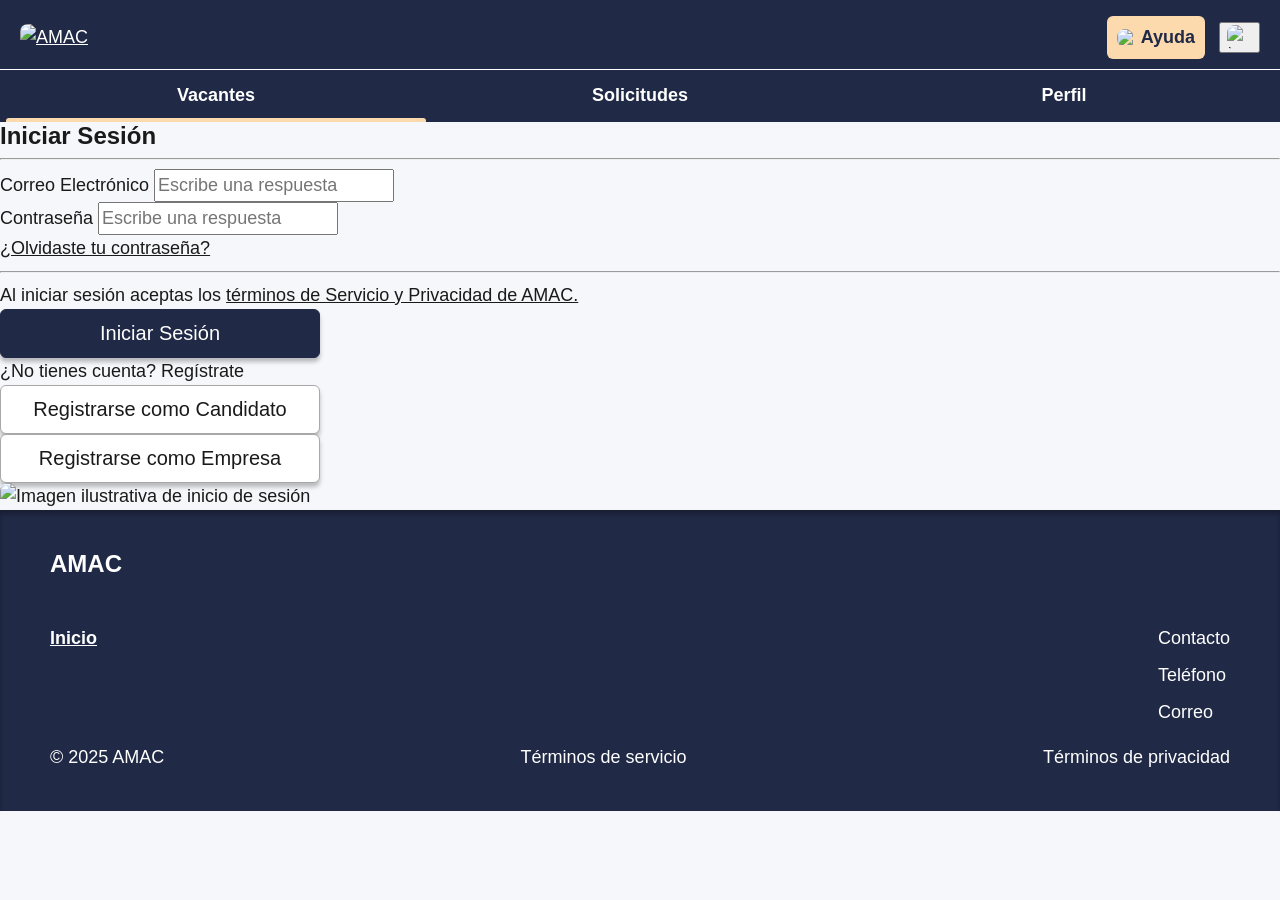
==== login.html @ a5ea94d0 "Inserción de información y creación de estructura en página de login.html" ====
<!DOCTYPE html>
<html lang="es">
<head>
  <meta charset="UTF-8">
  <meta name="viewport" content="width=device-width, initial-scale=1.0">
  <title>Vacantes disponibles | AMAC</title>
  <link rel="stylesheet" href="css/variables.css">
  <link rel="stylesheet" href="css/base.css">
  <link rel="stylesheet" href="css/layout.css">
  <link rel="stylesheet" href="css/componentes.css">
</head>
<body class="pagina-vacantes">
  <a class="saltar-contenido" href="#principal">Saltar al contenido</a>

  <header class="header">
    <div class="barra-superior">
      <a href="index.html">
        <img class="logo" src="logo-header0.png" alt="AMAC">
      </a>

      <div class="acciones-header">
        <a class="enlace-ayuda" href="#">
          <img class="icono-ayuda" src="icono-tel-fono0.svg" alt="Icono de telefono">
          <span>Ayuda</span>
        </a>
        <button class="boton-menu" type="button">
          <img class="icono-menu" src="menu0.svg" alt="Icono de menu">
        </button>
      </div>
    </div>

    <nav class="nav" aria-label="Navegación principal">
      <a href="/index.html" class="current-page">Vacantes</a>
      <a href="/mis-solicitudes.html">Solicitudes</a>
      <a href="/mi-perfil.html"> <!--Cuando exista, verdad-->Perfil</a>
    </nav>
  </header>

  <main class="pagina-login">
    <div class="login-contenedor">

      <header class="login-encabezado">
        <h1>Iniciar Sesión</h1>
        <hr class="login-separador">
      </header>

      <section class="login-contenido">

        <form class="login-formulario" action="#" method="post">

          <div class="login-campo">
            <label for="correo" class="login-etiqueta">
              Correo Electrónico
            </label>

            <input type="email" id="correo" name="correo" class="input" placeholder="Escribe una respuesta" required>
          </div>

          <div class="login-campo">
            <label for="contrasena" class="login-etiqueta">
              Contraseña
            </label>

            <input type="password" id="contrasena" name="contrasena" class="input" placeholder="Escribe una respuesta" required>
          </div>

          <a href="#" class="login-recuperar">
            ¿Olvidaste tu contraseña?
          </a>

          <hr class="login-separador-discontinuo">

          <p class="login-terminos">
            Al iniciar sesión aceptas los
            <a href="#">términos de Servicio y Privacidad de AMAC.</a>
          </p>

          <button type="submit" class="boton boton-principal">
            Iniciar Sesión
          </button>

          <div class="login-registro">
            <p class="login-registro-texto"> ¿No tienes cuenta? Regístrate </p>

            <div class="login-registro-opciones">
              <a href="/registro-candidato.html" class="boton boton-secundario"> Registrarse como Candidato </a>

              <a href="/registro-empresa.html" class="boton boton-secundario"> Registrarse como Empresa </a>
            </div>
          </div>

        </form>

        <aside class="login-imagen">
          <img src="https://images.unsplash.com/photo-1499750310107-5fef28a66643?q=80&w=2070&auto=format&fit=crop&ixlib=rb-4.1.0&ixid=NHwxMjA3fDA%3D" alt="Imagen ilustrativa de inicio de sesión" >
        </aside>

      </section>
    </div>
  </main>

  <footer class="footer">
    <div class="footer-contenido">
      <p class="footer-marca">AMAC</p>
      <hr class="footer-separador">

      <nav class="footer-enlaces" aria-label="Enlaces del footer">
          <div class="footer-enlaces-columna">
          <a href="/index.html">Inicio</a>
          </div>
          <div class="footer-enlaces-columna">
          <p>Contacto</p>
          <p>Teléfono</p>
          <p>Correo</p>
          </div>
      </nav>

      <div class="footer-legal">
          <span>© 2025 AMAC</span>
          <p>Términos de servicio</p>
          <p>Términos de privacidad</p>
      </div>
    </div>
  </footer>
</body>
</html>
---- css/variables.css ----
:root {
  /* colores */
  --texto: #1a1a1a;
  --header-y-botones-principales: #202945;
  --fondo: #f5f7fa;
  --tarjetas: #ffffff;
  --contorno: #a8a8a8;
  --exito: #246412;
  --ayuda: #fddaad;
  --secundario: #ff815c;
  --error: #ff815c;
  --falla: #b12424;
  --pantone: #cae4ef;
  --pantone2: #fddaad;

  /* fonts */
  --titulo-font-family: Baskervville-SemiBold, sans-serif;
  --titulo-font-size: 2.25rem;
  --titulo-line-height: normal;
  --titulo-font-weight: 600;
  --titulo-font-style: normal;
  --subtitulo-font-family: Baskervville-Bold, sans-serif;
  --subtitulo-font-size: 1.5rem;
  --subtitulo-line-height: normal;
  --subtitulo-font-weight: 700;
  --subtitulo-font-style: normal;
  --etiqueta-font-family: WorkSans-Bold, sans-serif;
  --etiqueta-font-size: 1.125rem;
  --etiqueta-line-height: normal;
  --etiqueta-font-weight: 700;
  --etiqueta-font-style: normal;
  --cuerpo-font-family: WorkSans-Regular, sans-serif;
  --cuerpo-font-size: 1.125rem;
  --cuerpo-line-height: 150%;
  --cuerpo-font-weight: 400;
  --cuerpo-font-style: normal;
  --boton-font-family: WorkSans-Medium, sans-serif;
  --boton-font-size: 1.25rem;
  --boton-line-height: normal;
  --boton-font-weight: 500;
  --boton-font-style: normal;

  /* efectos */
  --sombra-basica-box-shadow: 0rem 0.25rem 0.25rem 0rem rgba(0, 0, 0, 0.25);
}
---- css/base.css ----
*,
*::before,
*::after {
  box-sizing: border-box;
}

html {
  scroll-behavior: smooth;
}

body {
  margin: 0;
  background: var(--fondo, #f5f7fa);
  color: var(--texto, #1a1a1a);
  font-family: var(--cuerpo-font-family, "WorkSans-Regular", sans-serif);
  font-size: var(--cuerpo-font-size, 1.125rem);
  line-height: var(--cuerpo-line-height, 150%);
  font-weight: var(--cuerpo-font-weight, 400);
  overflow-x: hidden;
  overflow-y: auto;
}

img {
  border-radius: 0.5rem;
  display: block;
  max-width: 100%;
}

a {
  color: inherit;
}

button,
input {
  font: inherit;
}

:focus-visible {
  outline: 3px solid var(--ayuda, #fddaad);
  outline-offset: 3px;
}

.saltar-contenido {
  position: absolute;
  z-index: 100;
  top: -10rem;
  left: -10rem;
  padding: 0.75rem 1rem;
  color: var(--texto, #1a1a1a);
  background: var(--tarjetas, #fff);
  border: 1px solid var(--contorno, #a8a8a8);
  border-radius: 0.375rem;
}

.saltar-contenido:focus {
  top: 1rem;
  left: 1rem;
}

h1,
h2,
h3,
p {
  margin: 0;
}

h1,
h2,
h3 {
  font-family: var(--subtitulo-font-family, "Baskervville-Bold", sans-serif);
  font-weight: var(--subtitulo-font-weight, 700);
}

h1,
h2 {
  font-size: var(--subtitulo-font-size, 1.5rem);
}

/* Especificos detalle vacante */

.pagina-detalle-vacante,
.pagina-detalle-vacante * {
  box-sizing: border-box;
}

.pagina-detalle-vacante {
  color: var(--texto, #1a1a1a);
  background: var(--fondo, #ffffff);
  font-family: var(--cuerpo-font-family, "WorkSans-Regular", sans-serif);
  font-size: var(--cuerpo-font-size, 1.125rem);
  line-height: var(--cuerpo-line-height, 150%);
}

.pagina-detalle-vacante h1,
.pagina-detalle-vacante h2,
.pagina-detalle-vacante p {
  margin: 0;
}

.pagina-detalle-vacante button,
.pagina-detalle-vacante a {
  font: inherit;
}
---- css/layout.css ----
.pagina-vacantes {
  min-height: 100vh;
  display: flex;
  flex-direction: column;
}

.header {
  color: var(--tarjetas, #fff);
  background: var(--header-y-botones-principales, #202945);
}

.barra-superior {
  display: flex;
  align-items: center;
  justify-content: space-between;
  gap: 1rem;
  padding: 1rem 1.25rem 0.625rem;
}

.logo {
  width: 11.0625rem;
  object-fit: contain;
}

.acciones-header {
  display: flex;
  align-items: center;
  gap: 0.875rem;
}

.nav {
  display: flex;
  border-top: 1px solid var(--tarjetas, #fff);
  padding-inline: 0.25rem;
}

.nav a {
  flex: 1;
  display: flex;
  flex-direction: column;
  align-items: center;
  gap: 0.5625rem;
  padding: 0.75rem 0.125rem 0;
  text-align: center;
  text-decoration: none;
  opacity: 0.72;
}

.nav a {
  opacity: 1;
  font-family: var(--etiqueta-font-family, "WorkSans-Bold", sans-serif);
  font-weight: var(--etiqueta-font-weight, 700);
}

.nav a::after {
  content: "";
  width: 100%;
  height: 0.25rem;
  border-radius: 0.1875rem 0.1875rem 0 0;
}

.current-page::after {
  background: var(--ayuda, #fddaad);
}

.main {
  width: 100%;
  max-width: 76.25rem;
  margin-inline: auto;
  padding: 1.25rem 0.625rem;
  flex: 1;
}

.intro {
  display: grid;
  gap: 0.625rem;
  margin-bottom: 1rem;
}

.intro p {
  margin-bottom: 0.25rem;
}

.separador {
  border: 0;
  border-top: 1px solid var(--contorno, #a8a8a8);
  margin: 1rem 0;
}

.buscador {
  margin: 1rem 0;
}

.resultados-vacantes {
  display: grid;
  gap: 1.5625rem;
}

.footer {
  color: var(--tarjetas, #fff);
  background: var(--header-y-botones-principales, #202945);
  padding: 1.25rem;
  box-shadow: inset 0 0.25rem 0.25rem rgb(0 0 0 / 25%);
}

.footer-contenido {
  width: 100%;
  max-width: 76.25rem;
  margin-inline: auto;
  display: grid;
  gap: 0.625rem;
}

.footer-marca {
  font-family: var(--subtitulo-font-family, "Baskervville-Bold", sans-serif);
  font-size: var(--subtitulo-font-size, 1.5rem);
  font-weight: var(--subtitulo-font-weight, 700);
}

.footer-separador {
  border: 0;
  border-top: 2px solid var(--tarjetas, #fff);
}

.footer-enlaces,
.footer-legal {
  display: flex;
  gap: 0.625rem;
}

.footer-enlaces {
  align-items: flex-start;
  justify-content: space-between;
  padding-block: 0.5rem;
}

.footer-enlaces-columna {
  display: flex;
  flex-direction: column;
  gap: 0.625rem;
}

.footer-enlaces a,
.footer-legal a {
  color: inherit;
  text-decoration: none;
}

.footer-enlaces a:first-child {
  font-family: var(--etiqueta-font-family, "WorkSans-Bold", sans-serif);
  font-weight: var(--etiqueta-font-weight, 700);
  text-decoration: underline;
}

.footer-legal {
  align-items: flex-start;
  justify-content: space-between;
  font-size: var(--cuerpo-font-size, 1.125rem);
}

@media (min-width: 768px) {
  .main {
    padding: 2rem 1.25rem;
  }

  .zona-vacantes {
    display: grid;
    grid-template-columns: minmax(13rem, 0.32fr) minmax(0, 1fr);
    align-items: start;
    gap: 1.5rem;
  }

  .filtros {
    position: sticky;
    top: 1rem;
  }

  .resultados-vacantes {
    min-width: 0;
  }

  .footer-contenido {
    padding: 1.25rem;
    grid-template-columns: repeat(2, minmax(0, 1fr));
  }

  .footer-marca,
  .footer-separador,
  .footer-enlaces,
  .footer-legal {
    grid-column: 1 / -1;
  }
}

@media (min-width: 768px) {
  .zona-vacantes {
    grid-template-columns: minmax(15rem, 0.3fr) minmax(0, 1fr);
    gap: 2rem;
  }
}


/* Estructura detalle vacante */

.pagina-detalle-vacante {
  display: flex;
  justify-content: center;
  width: 100%;
}

.contenedor-detalle {
  display: flex;
  flex-direction: column;
  gap: 0.625rem;
  width: 100%;
  max-width: 76.25rem;
  padding: 0.625rem;
}

.tarjeta-detalle-vacante {
  display: flex;
  flex-direction: column;
  align-self: stretch;
  overflow: hidden;
}

.contenido-vacante {
  display: flex;
  flex-direction: column;
  gap: 0.9375rem;
  padding: 0.9375rem;
}

.descripcion-vacante,
.datos-vacante {
  display: flex;
  flex-direction: column;
  gap: 0.625rem;
  min-width: 0;
}

.datos-vacante > div {
  display: flex;
  flex-wrap: wrap;
  gap: 0.25rem;
}

.datos-vacante dt,
.datos-vacante dd {
  margin: 0;
}

.acciones-vacante {
  display: flex;
  flex-direction: column;
  align-items: center;
  gap: 0.625rem;
}

.panel-informacion-vacante {
  display: grid;
  grid-template-columns: minmax(0, 1fr);
  gap: 1.25rem;
  align-self: stretch;
  padding: 0.9375rem;
}

.imagen-vacante {
  width: 100%;
  height: 16.625rem;
  object-fit: cover;
}

.informacion-adicional {
  display: grid;
  grid-template-columns: minmax(0, 1fr);
  gap: 0.625rem;
}

.bloque-informacion {
  display: flex;
  flex-direction: column;
  gap: 0.625rem;
}

@media (min-width: 768px) {

  .contenido-vacante {
    display: grid;
    grid-template-columns: repeat(2, minmax(0, 1fr));
    column-gap: 1.5625rem;
    gap: 1.25rem;
  }

  .fecha-publicacion,
  .separador-card,
  .acciones-vacante {
    grid-column: 1 / -1;
  }

  .acciones-vacante {
    flex-direction: row;
    justify-content: space-between;
    flex-wrap: wrap;
  }

  .panel-informacion-vacante {
    grid-template-columns: repeat(2, minmax(0, 1fr));
    align-items: start;
  }

  .imagen-vacante {
    grid-row: 1 / span 2;
    height: 100%;
    min-height: 16.625rem;
  }

  .informacion-adicional,
  .boton-llamar {
    grid-column: 2;
  }

  .boton-llamar {
    justify-self: start;
  }
}
---- css/componentes.css ----
.enlace-ayuda {
  display: inline-flex;
  align-items: center;
  gap: 0.375rem;
  padding: 0.5rem 0.625rem;
  color: var(--header-y-botones-principales, #202945);
  background: var(--ayuda, #fddaad);
  border-radius: 0.375rem;
  text-decoration: none;
  font-family: var(--etiqueta-font-family, "WorkSans-Bold", sans-serif);
  font-size: var(--etiqueta-font-size, 1.125rem);
  font-weight: var(--etiqueta-font-weight, 700);
}

.icono-ayuda {
  width: 1.125rem;
  height: 1.125rem;
}

.icono-menu {
  width: 1.5625rem;
  height: 1.5625rem;
}

.campo-busqueda {
  display: flex;
  align-items: center;
  gap: 0.625rem;
  width: 100%;
  max-width: 46.875rem;
  min-height: 3.5625rem;
  padding: 0.375rem 0.5rem 0.375rem 1.25rem;
  background: var(--tarjetas, #fff);
  border: 1px solid var(--contorno, #a8a8a8);
  border-radius: 3rem;
  box-shadow: 0 0.25rem 0.25rem rgb(0 0 0 / 25%);
}

.campo-busqueda input {
  flex: 1;
  min-width: 0;
  border: 0;
  outline: 0;
  background: transparent;
  color: #000;
}

.boton-buscar {
  display: grid;
  place-items: center;
  width: 2.75rem;
  height: 2.75rem;
  padding: 0;
  border: 0;
  border-radius: 50%;
  background: transparent;
  cursor: pointer;
}

.boton-buscar img {
  width: 100%;
  height: 100%;
}

.panel-filtros {
  overflow: hidden;
  background: var(--tarjetas, #fff);
  border: 2px solid var(--contorno, #a8a8a8);
  border-radius: 0.375rem;
}

.panel-filtros h2 {
  padding: 0.9375rem;
  background: var(--pantone, #cae4ef);
}

.grupo-filtros {
  display: flex;
  flex-direction: column;
  gap: 0.75rem;
  padding: 0.9375rem;
}

.grupo-filtros legend {
  margin-bottom: 0.5rem;
  font-family: var(--etiqueta-font-family, "WorkSans-Bold", sans-serif);
  font-size: var(--etiqueta-font-size, 1.125rem);
  font-weight: var(--etiqueta-font-weight, 700);
}

.grupo-filtros fieldset {
  min-width: 0;
  margin: 0;
  padding: 0;
  border: 0;
}

.opcion-filtro {
  display: flex;
  align-items: center;
  gap: 0.625rem;
  min-height: 3rem;
  cursor: pointer;
}

.opcion-filtro input {
  width: 1.25rem;
  height: 1.25rem;
  flex-shrink: 0;
  accent-color: var(--header-y-botones-principales, #202945);
}

.divisor-filtros {
  border: 0;
  border-top: 2px dashed var(--contorno, #a8a8a8);
  margin: 0.25rem 0;
}


.tarjeta-vacante {
  overflow: hidden;
  background: var(--tarjetas, #fff);
  border: 2px solid var(--contorno, #a8a8a8);
  border-radius: 0.375rem;
  box-shadow: 0 0.25rem 0.25rem rgb(0 0 0 / 25%);
}

.tarjeta-vacante h2 {
  padding: 0.75rem 1rem;
  background: var(--pantone2, #fddaad);
  text-align: center;
}

.detalles-vacante {
  display: grid;
  grid-template-columns: minmax(0, 1fr);
  gap: 0.75rem;
  padding: 0.9375rem;
}

.dato-vacante {
  margin: 0;
}

.dato-vacante strong {
  font-family: var(--etiqueta-font-family, "WorkSans-Bold", sans-serif);
  font-size: var(--etiqueta-font-size, 1.125rem);
  font-weight: var(--etiqueta-font-weight, 700);
}

.detalles-vacante hr {
  grid-column: 1 / -1;
  width: 100%;
  border: 0;
  border-top: 2px dashed var(--contorno, #a8a8a8);
  margin: 0.25rem 0;
}

.descripcion-vacante {
  grid-column: 1 / -1;
}

.acciones-vacante {
  grid-column: 1 / -1;
  display: flex;
  justify-content: flex-end;
  padding-top: 0.25rem;
}

.boton-secundario {
  display: inline-flex;
  align-items: center;
  justify-content: center;
  min-height: 3rem;
  padding: 0.625rem 1.25rem;
  color: var(--texto, #1a1a1a);
  background: var(--tarjetas, #fff);
  border: 1px solid var(--contorno, #a8a8a8);
  border-radius: 0.375rem;
  box-shadow: var(--sombra-basica-box-shadow, 0 0.25rem 0.25rem rgb(0 0 0 / 25%));
  font-family: var(--boton-font-family, "Montserrat-Regular", sans-serif);
  font-size: var(--boton-font-size, 1.25rem);
  font-weight: var(--boton-font-weight, 400);
  text-decoration: none;
  cursor: pointer;
}

@media (min-width: 768px) {
  .detalles-vacante {
    grid-template-columns: repeat(2, minmax(0, 1fr));
    gap: 0.875rem 1rem;
  }

  .dato-ubicacion,
  .dato-contacto,
  .dato-horario,
  .dato-modalidad,
  .descripcion-vacante,
  .detalles-vacante hr,
  .acciones-vacante {
    grid-column: 1 / -1;
  }
}

/* Detalle vacante */

.tarjeta-detalle-vacante,
.panel-informacion-vacante {
  background: var(--tarjetas, #ffffff);
  border: 2px solid var(--contorno, #a8a8a8);
  border-radius: 0.375rem;
  box-shadow: var(--sombra-basica-box-shadow, 
  0 0.25rem 0.25rem rgba(0, 0, 0, 0.25));
}

.encabezado-vacante {
  display: flex;
  justify-content: center;
  align-items: center;
  padding: 0.9375rem;
  background: var(--pantone2, #fddaad);
  text-align: center;
}

.empresa,
.datos-vacante dt,
.bloque-informacion h2 {
  font-family: var(--etiqueta-font-family, "WorkSans-Bold", sans-serif);
  font-size: var(--etiqueta-font-size, 1.125rem);
  font-weight: var(--etiqueta-font-weight, 700);
}

.descripcion-vacante strong {
  text-decoration: underline;
}

.fecha-publicacion {
  text-align: right;
}

.separador-card {
  border: 0;
  border-top: 2px solid var(--contorno, #a8a8a8);
  margin: 0;
}

.boton {
  display: flex;
  align-items: center;
  justify-content: center;
  width: 100%;
  max-width: 20rem;
  min-height: 2.75rem;
  padding: 0.625rem;
  border-radius: 0.375rem;
  box-shadow: var(--sombra-basica-box-shadow,
   0 0.25rem 0.25rem rgba(0, 0, 0, 0.25));
  text-align: center;
  text-decoration: none;
  cursor: pointer;

  font-family: var(--boton-font-family, "WorkSans-Medium", sans-serif);
  font-size: var(--boton-font-size, 1.25rem);
  font-weight: var(--boton-font-weight, 500);
}

.boton-principal {
  color: var(--tarjetas, #ffffff);
  background: var(--header-y-botones-principales, #202945);
  border: 1px solid var(--header-y-botones-principales, #202945);
}

.boton-llamar {
  max-width: 25rem;
  justify-self: center;
}

.bloque-informacion h2, .bloque-informacion p {
  color: var(--texto, #1a1a1a);
}
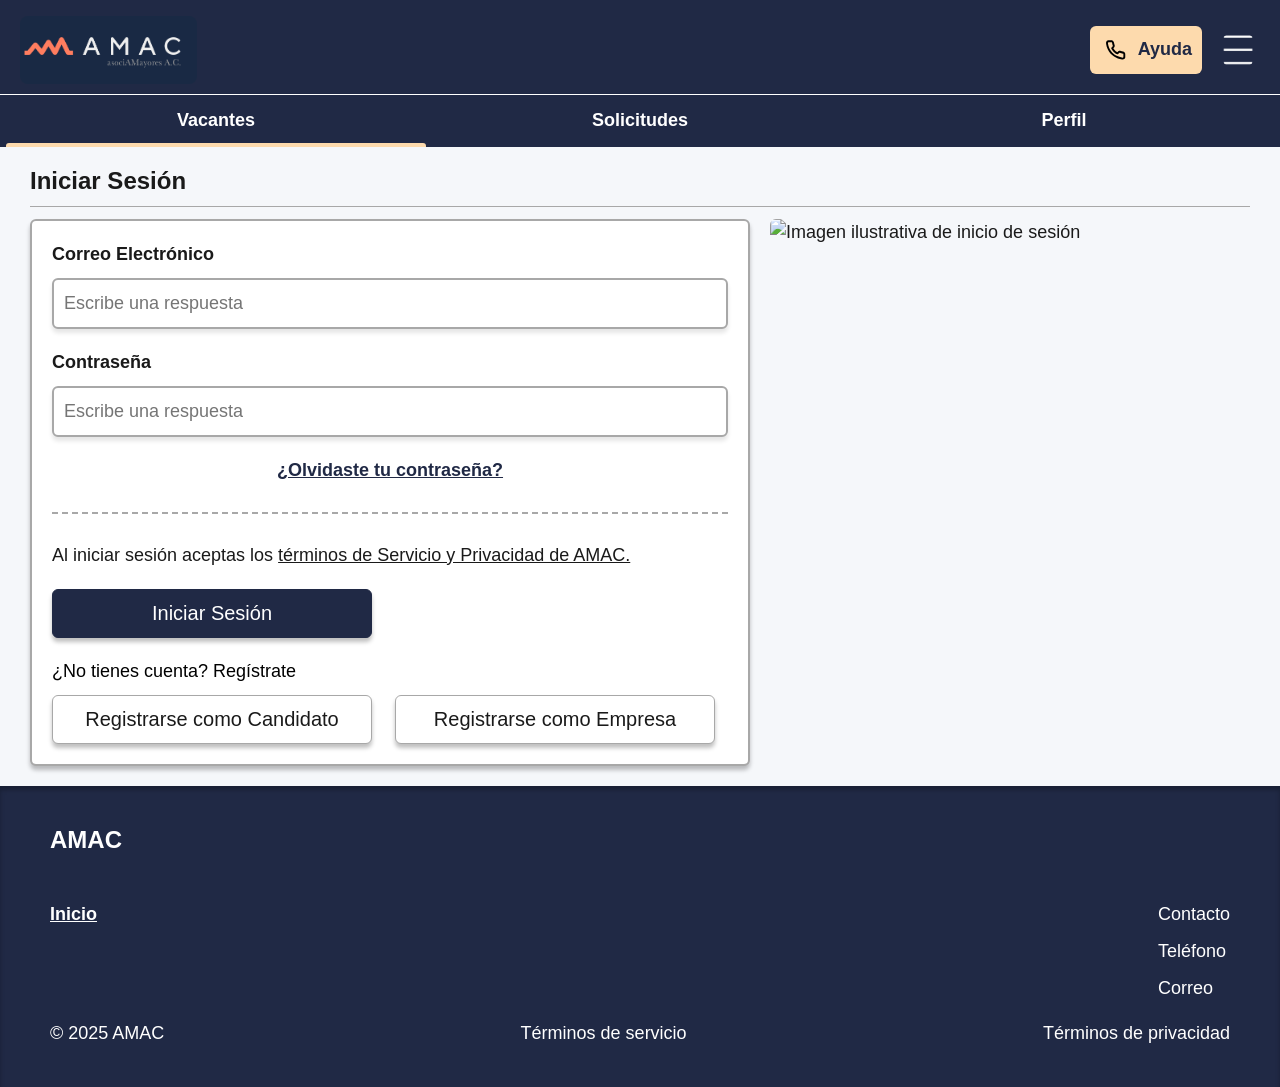
==== commit f489abe4: "Se añadieron logos e íconos al header; se ajustaron estos elementos en componentes.css" ====
--- a/login.html
+++ b/login.html
@@ -15,16 +15,16 @@
   <header class="header">
     <div class="barra-superior">
       <a href="index.html">
-        <img class="logo" src="logo-header0.png" alt="AMAC">
+        <img class="logo" src="/img/logo-header0.png" alt="AMAC">
       </a>
 
       <div class="acciones-header">
         <a class="enlace-ayuda" href="#">
-          <img class="icono-ayuda" src="icono-tel-fono0.svg" alt="Icono de telefono">
+          <img class="icono-ayuda" src="/img/icono-tel-fono0.svg" alt="Icono de telefono">
           <span>Ayuda</span>
         </a>
         <button class="boton-menu" type="button">
-          <img class="icono-menu" src="menu0.svg" alt="Icono de menu">
+          <img class="icono-menu" src="/img/menu0.png" alt="Icono de menu">
         </button>
       </div>
     </div>
@@ -44,29 +44,21 @@
         <hr class="login-separador">
       </header>
 
-      <section class="login-contenido">
-
+      <div class="login-contenido">
         <form class="login-formulario" action="#" method="post">
-
           <div class="login-campo">
             <label for="correo" class="login-etiqueta">
               Correo Electrónico
             </label>
-
             <input type="email" id="correo" name="correo" class="input" placeholder="Escribe una respuesta" required>
           </div>
-
           <div class="login-campo">
             <label for="contrasena" class="login-etiqueta">
               Contraseña
             </label>
-
             <input type="password" id="contrasena" name="contrasena" class="input" placeholder="Escribe una respuesta" required>
           </div>
-
-          <a href="#" class="login-recuperar">
-            ¿Olvidaste tu contraseña?
-          </a>
+          <a href="#" class="login-recuperar"> ¿Olvidaste tu contraseña? </a>
 
           <hr class="login-separador-discontinuo">
 
@@ -75,9 +67,7 @@
             <a href="#">términos de Servicio y Privacidad de AMAC.</a>
           </p>
 
-          <button type="submit" class="boton boton-principal">
-            Iniciar Sesión
-          </button>
+          <button type="submit" class="boton boton-principal"> Iniciar Sesión </button>
 
           <div class="login-registro">
             <p class="login-registro-texto"> ¿No tienes cuenta? Regístrate </p>
@@ -88,14 +78,11 @@
               <a href="/registro-empresa.html" class="boton boton-secundario"> Registrarse como Empresa </a>
             </div>
           </div>
-
         </form>
-
         <aside class="login-imagen">
           <img src="https://images.unsplash.com/photo-1499750310107-5fef28a66643?q=80&w=2070&auto=format&fit=crop&ixlib=rb-4.1.0&ixid=NHwxMjA3fDA%3D" alt="Imagen ilustrativa de inicio de sesión" >
         </aside>
-
-      </section>
+      </div>
     </div>
   </main>
 
--- a/css/base.css
+++ b/css/base.css
@@ -100,4 +100,37 @@
 .pagina-detalle-vacante button,
 .pagina-detalle-vacante a {
   font: inherit;
+}
+
+/* login */
+.pagina-login {
+  box-sizing: border-box;
+  width: 100%;
+  padding: 1rem 0.625rem;
+  background: var(--fondo, #f5f7fa);
+}
+
+.pagina-login *,
+.pagina-login *::before,
+.pagina-login *::after {
+  box-sizing: border-box;
+}
+
+.login-contenedor {
+  width: 100%;
+  max-width: 76.25rem;
+  margin: 0 auto;
+}
+
+.login-separador {
+  border: 0;
+  border-top: 1px solid var(--contorno, #a8a8a8);
+  margin: 0.75rem 0;
+}
+
+.login-separador-discontinuo {
+  width: 100%;
+  border: 0;
+  border-top: 2px dashed var(--contorno, #a8a8a8);
+  margin: 0.5rem 0;
 }
--- a/css/layout.css
+++ b/css/layout.css
@@ -323,4 +323,75 @@
   .boton-llamar {
     justify-self: start;
   }
+}
+
+/* Estructura login */
+
+.login-contenido {
+  display: grid;
+  grid-template-columns: minmax(0, 1fr);
+  gap: 1rem;
+  align-items: start;
+}
+
+.login-formulario {
+  display: flex;
+  flex-direction: column;
+  gap: 1.25rem;
+  width: 100%;
+  padding: 1.25rem;
+  background: var(--tarjetas, #fff);
+  border: 2px solid var(--contorno, #a8a8a8);
+  border-radius: 0.375rem;
+  box-shadow: 0 0.25rem 0.25rem rgba(0, 0, 0, 0.25);
+}
+
+.login-campo {
+  display: flex;
+  flex-direction: column;
+  gap: 0.625rem;
+  width: 100%;
+}
+
+.login-registro {
+  display: flex;
+  flex-direction: column;
+  gap: 0.625rem;
+  width: 100%;
+}
+
+.login-registro-opciones {
+  display: grid;
+  grid-template-columns: repeat(2, minmax(0, 1fr));
+  gap: 0.625rem;
+}
+
+/* La imagen no aparece en pantallas de hasta 1024 px */
+.login-imagen {
+  display: none;
+}
+
+@media (min-width: 1024px) {
+  .pagina-login {
+    padding: 1.25rem;
+  }
+
+  .login-contenido {
+    grid-template-columns: minmax(0, 1.5fr) minmax(0, 1fr);
+    gap: 1.25rem;
+  }
+
+  .login-imagen {
+    display: block;
+    width: 100%;
+    height:100%;
+  }
+
+  .login-imagen img {
+    display: block;
+    width: 100%;
+    height: 100%;
+    object-fit: cover;
+    border-radius: 0.375rem;
+  }
 }
--- a/css/componentes.css
+++ b/css/componentes.css
@@ -13,13 +13,26 @@
 }
 
 .icono-ayuda {
-  width: 1.125rem;
-  height: 1.125rem;
+  width: 2rem;
+  height: 2rem;
 }
 
 .icono-menu {
-  width: 1.5625rem;
-  height: 1.5625rem;
+  width: 2rem;
+  height: 2rem;
+}
+
+.boton-menu {
+  background-color: transparent;
+  outline: transparent;
+  background-repeat: no-repeat;
+  outline: none;
+  border: none;
+}
+
+.boton-menu:focus {
+  outline: 3px solid var(--ayuda, #fddaad);
+  outline-offset: 3px;
 }
 
 .campo-busqueda {
@@ -277,4 +290,57 @@
 
 .bloque-informacion h2, .bloque-informacion p {
   color: var(--texto, #1a1a1a);
+}
+
+/* login */
+
+.login-etiqueta {
+  color: var(--texto);
+  font-family: var(--etiqueta-font-family, "WorkSans-Bold", sans-serif);
+  font-size: var(--etiqueta-font-size, 1.125rem);
+  font-weight: var(--etiqueta-font-weight, 700);
+}
+
+.input {
+  width: 100%;
+  min-height: 2.75rem;
+  padding: 0.625rem;
+  border: 2px solid var(--contorno, #a8a8a8);
+  border-radius: 0.375rem;
+  background: var(--tarjetas, #fff);
+  color: var(--texto, #1a1a1a);
+  font-family: var(--cuerpo-font-family, "WorkSans-Regular", sans-serif);
+  font-size: var(--cuerpo-font-size, 1.125rem);
+  box-shadow: 0 0.25rem 0.25rem rgba(0, 0, 0, 0.1);
+}
+
+.login-recuperar {
+  align-self: center;
+  color: var(--header-y-botones-principales, #202945);
+  font-family: var(--etiqueta-font-family, "WorkSans-Bold", sans-serif);
+  font-size: var(--etiqueta-font-size, 1.125rem);
+  font-weight: var(--etiqueta-font-weight, 700);
+  text-align: center;
+  text-decoration: underline;
+}
+
+.login-terminos {
+  margin: 0;
+  color: var(--texto);
+  font-family: var(--cuerpo-font-family, "WorkSans-Regular", sans-serif);
+  font-size: var(--cuerpo-font-size, 1.125rem);
+  line-height: var(--cuerpo-line-height, 150%);
+}
+
+.login-terminos a {
+  color: inherit;
+  text-decoration: underline;
+}
+
+.login-registro-texto {
+  margin: 0;
+  color: #000;
+  font-family: var(--cuerpo-font-family, "WorkSans-Regular", sans-serif);
+  font-size: var(--cuerpo-font-size, 1.125rem);
+  line-height: var(--cuerpo-line-height, 150%);
 }
